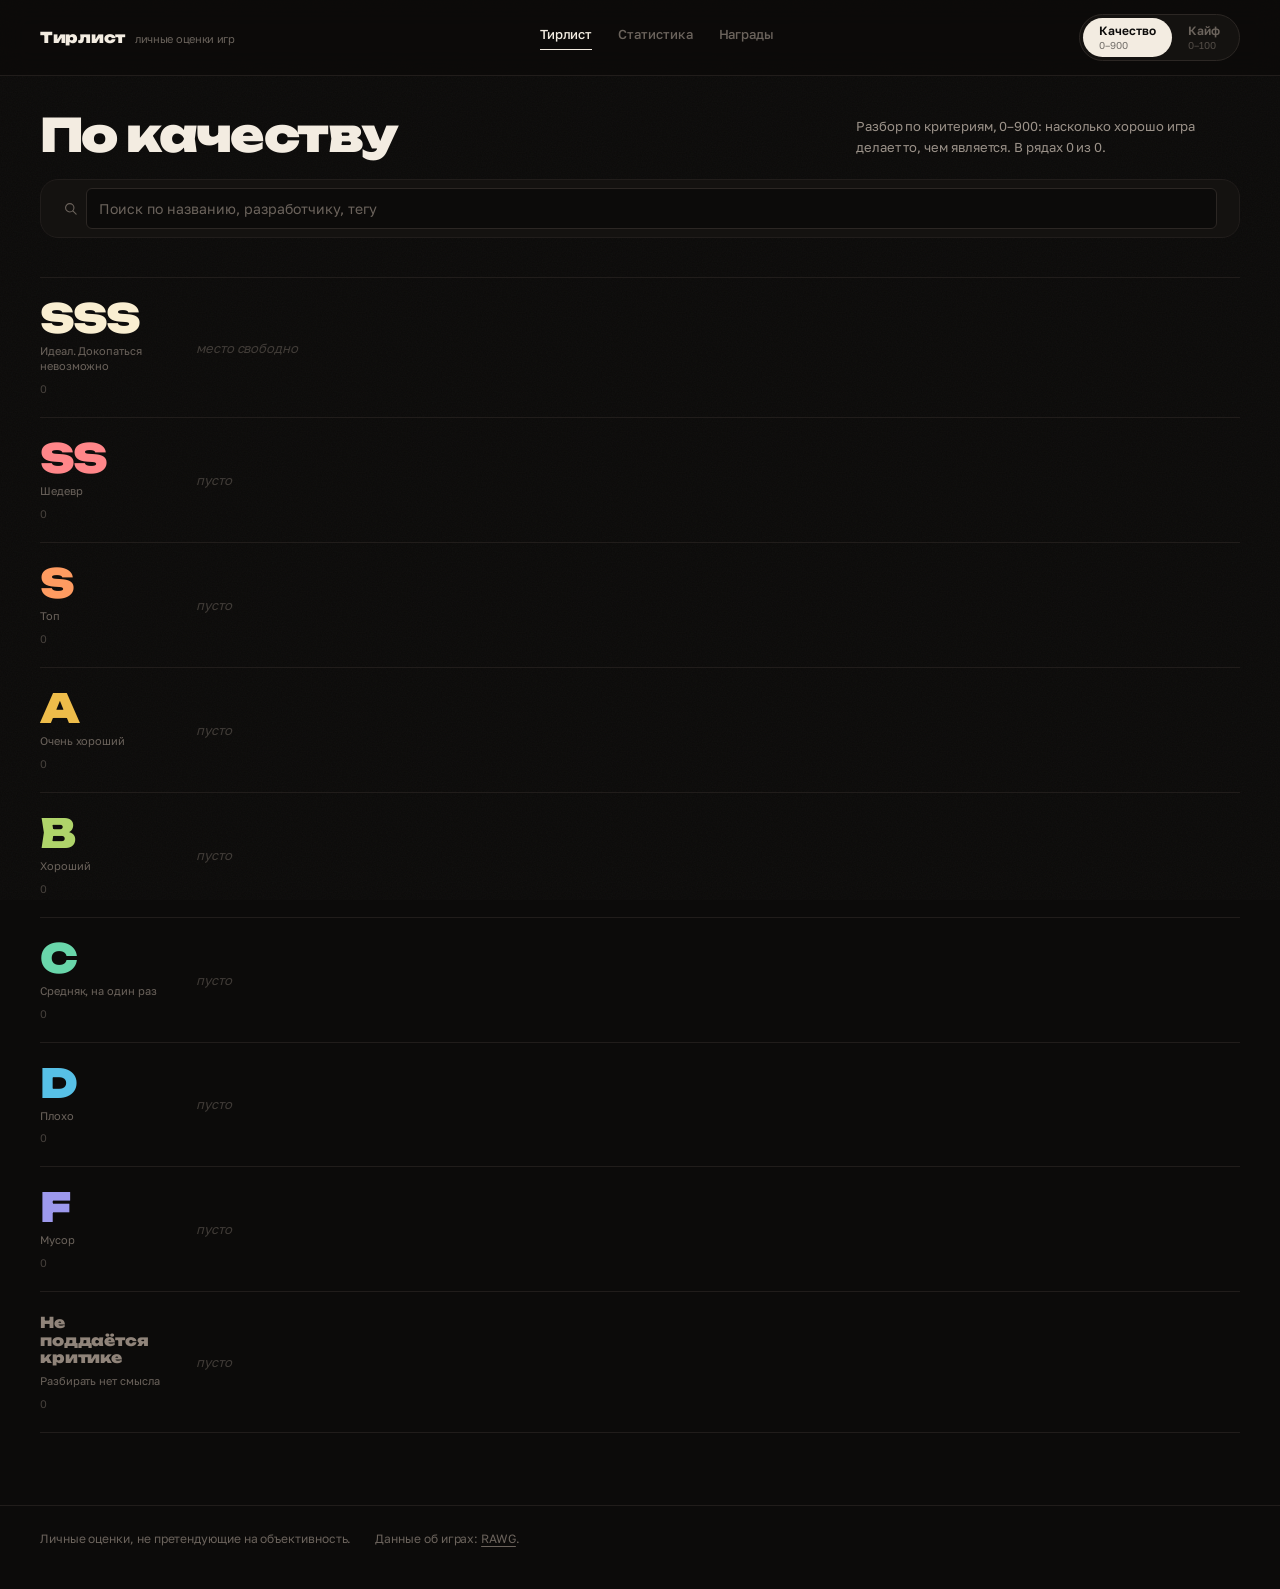
==== index.html @ f70d25a6 "Первая версия сайта с личным тирлистом игр Co-Authored-By: Claude Opus 5.5 <noreply@anthropic.com>" ====
<!doctype html>
<html lang="ru">
<head>
  <meta charset="utf-8">
  <meta name="viewport" content="width=device-width, initial-scale=1">
  <meta name="description" content="Личные оценки игр: тирлист, разбор по критериям и награды.">
  <title>Тирлист игр</title>
  <link rel="icon" href="data:image/svg+xml,%3Csvg xmlns=%27http://www.w3.org/2000/svg%27 viewBox=%270 0 32 32%27%3E%3Crect width=%2732%27 height=%2732%27 rx=%276%27 fill=%27%230c0b0a%27/%3E%3Crect x=%277%27 y=%278%27 width=%2718%27 height=%274%27 rx=%272%27 fill=%27%23fcead0%27/%3E%3Crect x=%277%27 y=%2714%27 width=%2713%27 height=%274%27 rx=%272%27 fill=%27%23d3a354%27/%3E%3Crect x=%277%27 y=%2720%27 width=%278%27 height=%274%27 rx=%272%27 fill=%27%238b6930%27/%3E%3C/svg%3E">
  <link rel="preconnect" href="https://fonts.googleapis.com">
  <link rel="preconnect" href="https://fonts.gstatic.com" crossorigin>
  <link rel="stylesheet" href="https://fonts.googleapis.com/css2?family=Golos+Text:wght@400;500;600;700&family=Unbounded:wght@300;600;900&display=swap">
  <link rel="stylesheet" href="css/style.css">
</head>
<body>
  <header class="topbar">
    <a class="brand" href="index.html">Тирлист<small>личные оценки игр</small></a>
    <nav class="nav">
      <a class="nav__link nav__link--on" href="index.html">Тирлист</a>
      <a class="nav__link" href="stats.html">Статистика</a>
      <a class="nav__link" href="awards.html">Награды</a>
    </nav>
    <div class="axis" id="axis"></div>
  </header>

  <main class="page">
    <div class="page-head">
      <h1 class="page-title" id="title">Тирлист</h1>
      <p class="page-sub" id="intro"></p>
    </div>

    <div class="toolbar" id="toolbar"></div>
    <div class="active" id="active"></div>

    <div class="grid" id="grid"></div>
  </main>

  <footer class="footer">
    <span>Личные оценки, не претендующие на объективность.</span>
    <span>Данные об играх: <a href="https://rawg.io/" target="_blank" rel="noopener">RAWG</a>.</span>
  </footer>

  <script type="module">
    import { loadData, tierlistGames, awaitingReview, unrated } from './js/data.js';
    import { AXES, readState, writeState, applyFilters, renderToolbar, bindDismiss, plural } from './js/filters.js';
    import { renderTierGrid } from './js/render-tier.js';

    const nodes = {
      axis: document.getElementById('axis'),
      toolbar: document.getElementById('toolbar'),
      active: document.getElementById('active'),
      grid: document.getElementById('grid'),
      intro: document.getElementById('intro'),
      title: document.getElementById('title'),
    };

    const { index, games } = await loadData();
    const state = readState();
    bindDismiss(nodes.toolbar);

    function renderAxisSwitch() {
      nodes.axis.innerHTML = '';
      for (const axis of AXES) {
        const button = document.createElement('button');
        button.type = 'button';
        button.className = 'axis__btn' + (state.axis === axis.id ? ' axis__btn--on' : '');
        button.innerHTML = `${axis.label}<small>${axis.hint}</small>`;
        button.addEventListener('click', () => { state.axis = axis.id; render(); });
        nodes.axis.append(button);
      }
    }

    function render() {
      writeState(state);
      renderAxisSwitch();

      const visible = applyFilters(games, state);
      const ranked = tierlistGames(visible, state.axis);

      renderToolbar(nodes.toolbar, nodes.active, games, state, index, render);
      renderTierGrid(nodes.grid, ranked, state.axis, index, {
        awaiting: state.axis === 'quality' ? awaitingReview(visible) : [],
        unrated: unrated(visible),
      });

      nodes.title.textContent = state.axis === 'quality' ? 'По качеству' : 'По кайфу';
      nodes.intro.textContent = state.axis === 'quality'
        ? `Разбор по критериям, 0–900: насколько хорошо игра делает то, чем является. В рядах ${ranked.length} из ${games.length}.`
        : `Чистая субъективка, 0–100: насколько зашло мне. В рядах ${ranked.length} из ${games.length}.`;
    }

    render();
  </script>
</body>
</html>
---- css/style.css ----
/* Hallmark · v2.0.0 · polish · theme: custom (editorial dark, own system) · genre: editorial · built: the project · redesign: polish */
/* Hallmark · pre-emit critique: P4 H3 E4 S3 R4 V3 · weakest: S, tiles of mixed cover ratios; fixed by cropping every cover to a fixed 2:3 box */
/* Hallmark · waive 24b · the spacing is tuned by eye across a dense tool UI; a 4px grid would loosen the filters */
/* Hallmark · dismissed F15 · the 940px width is the reading column of game.html and admin.html, the 1280px one is the grid */
/* Hallmark · answered F7 · form inputs share one recipe on purpose, they are one control family */
/* ===========================================================================
   Тёмная редакционная полка.

   Одно правило держит всю систему: ЦВЕТ ПРИНАДЛЕЖИТ ТОЛЬКО ТИРАМ.
   Интерфейс монохромный — графит и бумага. Поэтому девять цветных рядов
   читаются как шкала, а не как новогодняя гирлянда, и ничто с ними не спорит.
   =========================================================================== */

/* Шрифты подключены <link>-ом в <head> каждой страницы: @import здесь
   выстроил бы цепочку блокирующих загрузок CSS → шрифты. */

:root {
  /* графит */
  --ink:        #0c0b0a;
  --ink-2:      #141210;
  --ink-3:      #1c1917;
  --ink-4:      #262220;
  --line:       #2c2724;
  --line-soft:  #211d1b;

  /* бумага */
  --paper:      #f3ece1;
  --paper-dim:  #9b9289;
  --paper-faint:#6b635c;

  --quick:      #a9c8f0;
  --warn:       #d9a441;
  --ok:         #8fcf84;
  --err:        #ef8f8f;
  --gold:       #ece4cf;
  --gold-line:  #6d6245;
  --paper-soft: #e3dcd2;
  --paper-bright:#fffaf0;
  --shade:      rgba(0,0,0,.55);
  --shade-strong:rgba(0,0,0,.8);

  --display: "Unbounded", "Golos Text", sans-serif;
  --body: "Golos Text", "Segoe UI", sans-serif;

  --tile: 112px;
  --gap: 10px;
  --radius: 4px;
  --page: 1280px;

  --ease: cubic-bezier(.2, .7, .3, 1);
}

* { box-sizing: border-box; }

html { -webkit-text-size-adjust: 100%; overflow-x: clip; }

body {
  margin: 0;
  overflow-x: clip;
  background: var(--ink);
  color: var(--paper);
  font: 400 15px/1.55 var(--body);
  font-feature-settings: "ss01", "cv01";
  letter-spacing: -0.005em;
}

/* Зерно поверх фона: плоская заливка выглядит пластмассово. */
body::before {
  content: "";
  position: fixed;
  inset: 0;
  z-index: 0;
  pointer-events: none;
  opacity: .035;
  background-image: url("data:image/svg+xml,%3Csvg xmlns='http://www.w3.org/2000/svg' width='160' height='160'%3E%3Cfilter id='n'%3E%3CfeTurbulence type='fractalNoise' baseFrequency='.8' numOctaves='3'/%3E%3C/filter%3E%3Crect width='160' height='160' filter='url(%23n)'/%3E%3C/svg%3E");
}

body > * { position: relative; z-index: 1; }

a { color: inherit; text-decoration: none; }

::selection { background: var(--paper); color: var(--ink); }

:focus-visible { outline: 2px solid var(--paper); outline-offset: 2px; }

.ic { width: 1em; height: 1em; display: block; flex: none; }

/* ---------------------------------------------------------------- шапка --- */

.topbar {
  position: sticky;
  top: 0;
  z-index: 40;
  display: flex;
  flex-wrap: wrap;
  gap: 18px;
  align-items: center;
  justify-content: space-between;
  padding: 14px clamp(16px, 4vw, 40px);
  border-bottom: 1px solid var(--line-soft);
  background: color-mix(in srgb, var(--ink) 86%, transparent);
  backdrop-filter: blur(14px) saturate(130%);
}

.brand {
  display: flex;
  align-items: baseline;
  gap: 10px;
  font-family: var(--display);
  font-weight: 900;
  font-size: 15px;
  letter-spacing: -0.02em;
}

.brand small {
  font-family: var(--body);
  font-weight: 400;
  font-size: 11px;
  color: var(--paper-faint);
}

.nav { display: flex; gap: 2px; }

.nav__link {
  padding: 7px 12px;
  border-radius: var(--radius);
  color: var(--paper-faint);
  font-size: 13px;
  font-weight: 500;
  transition: color .18s var(--ease), background .18s var(--ease);
}

.nav__link:hover { color: var(--paper); background: var(--ink-3); }
.nav__link--on { color: var(--paper); }
.nav__link--on::after {
  content: "";
  display: block;
  height: 1px;
  margin-top: 5px;
  background: var(--paper);
}

/* сегментный переключатель осей */

.axis {
  display: inline-flex;
  padding: 3px;
  border: 1px solid var(--line);
  border-radius: 999px;
  background: var(--ink-2);
}

.axis__btn {
  display: flex;
  flex-direction: column;
  gap: 0;
  padding: 5px 16px;
  border: 0;
  border-radius: 999px;
  background: transparent;
  color: var(--paper-faint);
  font: inherit;
  font-size: 12px;
  font-weight: 600;
  line-height: 1.3;
  cursor: pointer;
  white-space: nowrap;
  transition: color .18s var(--ease), background .18s var(--ease);
}

.axis__btn small { font-weight: 400; font-size: 10px; opacity: .7; }
.axis__btn:hover { color: var(--paper); }
.axis__btn--on { background: var(--paper); color: var(--ink); }
.axis__btn--on small { opacity: .55; }

/* ---------------------------------------------------------------- страница */

.page {
  max-width: var(--page);
  margin: 0 auto;
  padding: clamp(20px, 3vw, 36px) clamp(16px, 4vw, 40px) 72px;
}

.page--narrow { max-width: 940px; }

.page-head {
  display: flex;
  flex-wrap: wrap;
  align-items: flex-end;
  justify-content: space-between;
  gap: 16px;
  margin-bottom: 22px;
}

.page-title {
  margin: 0;
  font-family: var(--display);
  font-weight: 900;
  font-size: clamp(30px, 5vw, 46px);
  line-height: .98;
  letter-spacing: -0.035em;
}

.page-sub {
  margin: 0;
  max-width: 48ch;
  color: var(--paper-dim);
  font-size: 13px;
}

.note { margin: 0; color: var(--paper-dim); font-size: 13px; }
.note--tiny { font-size: 12px; color: var(--paper-faint); }

/* ------------------------------------------------------------- панель фильтров */

/* Скруглять в пилюлю нельзя: при переносе на вторую строку пилюля
   превращается в бесформенное пятно. 18px держат форму на любой ширине. */
.toolbar {
  display: flex;
  flex-wrap: wrap;
  gap: 8px;
  align-items: center;
  padding: 8px;
  border: 1px solid var(--line-soft);
  border-radius: 18px;
  background: var(--ink-2);
}

.search {
  display: flex;
  align-items: center;
  gap: 8px;
  flex: 1 1 220px;
  min-width: 180px;
  padding: 0 14px;
  color: var(--paper-faint);
}

.search input {
  flex: 1;
  min-width: 0;
  padding: 6px 0;
  border: 0;
  background: transparent;
  color: var(--paper);
  font: inherit;
  font-size: 14px;
}

.search input::placeholder { color: var(--paper-faint); }
.search input:focus { outline: none; }

.facet { position: relative; }

.facet__btn {
  display: inline-flex;
  align-items: center;
  gap: 7px;
  padding: 7px 13px;
  border: 1px solid var(--line);
  border-radius: 999px;
  background: transparent;
  color: var(--paper-dim);
  font: inherit;
  font-size: 13px;
  font-weight: 500;
  cursor: pointer;
  white-space: nowrap;
  transition: border-color .18s var(--ease), color .18s var(--ease);
}

.facet__btn:hover { border-color: var(--paper-faint); color: var(--paper); }
.facet__btn .ic { font-size: 14px; transition: transform .2s var(--ease); }
.facet[open] .facet__btn { border-color: var(--paper); color: var(--paper); }
.facet[open] .facet__btn .ic { transform: rotate(180deg); }

.facet__btn::-webkit-details-marker { display: none; }
.facet__btn { list-style: none; }

.facet__tally {
  min-width: 18px;
  padding: 0 5px;
  border-radius: 999px;
  background: var(--paper);
  color: var(--ink);
  font-size: 11px;
  font-weight: 700;
  text-align: center;
}

.facet__menu {
  position: absolute;
  z-index: 30;
  top: calc(100% + 8px);
  left: 0;
  width: max-content;
  max-width: min(420px, 82vw);
  max-height: 340px;
  overflow: auto;
  display: flex;
  flex-wrap: wrap;
  gap: 6px;
  padding: 12px;
  border: 1px solid var(--line);
  border-radius: 14px;
  background: var(--ink-3);
  box-shadow: 0 22px 50px -18px var(--shade);
  animation: pop .16s var(--ease);
}

@keyframes pop {
  from { opacity: 0; transform: translateY(-6px); }
}

.facet__group { width: 100%; }
.facet__group + .facet__group { margin-top: 10px; padding-top: 10px; border-top: 1px solid var(--line-soft); }

.facet__group-title {
  display: block;
  margin-bottom: 7px;
  color: var(--paper-faint);
  font-size: 10px;
  font-weight: 600;
}

.chip {
  display: inline-flex;
  align-items: center;
  gap: 7px;
  padding: 5px 11px;
  border: 1px solid var(--line);
  border-radius: 999px;
  background: var(--ink-2);
  color: var(--paper-dim);
  font: inherit;
  font-size: 13px;
  cursor: pointer;
  transition: border-color .15s var(--ease), color .15s var(--ease), background .15s var(--ease);
}

.chip:hover { border-color: var(--paper-faint); color: var(--paper); }
.chip--on { background: var(--paper); border-color: var(--paper); color: var(--ink); font-weight: 600; }
.chip__count { font-size: 11px; opacity: .55; font-variant-numeric: tabular-nums; }

.active {
  display: flex;
  flex-wrap: wrap;
  gap: 6px;
  align-items: center;
  margin-top: 12px;
  min-height: 1px;
}

.active__label {
  color: var(--paper-faint);
  font-size: 11px;
}

.pill {
  display: inline-flex;
  align-items: center;
  gap: 6px;
  padding: 4px 6px 4px 11px;
  border-radius: 999px;
  background: var(--paper);
  color: var(--ink);
  font-size: 12px;
  font-weight: 600;
  border: 0;
  font-family: inherit;
  cursor: pointer;
}

.pill .ic { font-size: 13px; opacity: .55; }
.pill:hover .ic { opacity: 1; }

.link-reset {
  border: 0;
  background: none;
  color: var(--paper-faint);
  font: inherit;
  font-size: 12px;
  text-decoration: underline;
  text-underline-offset: 3px;
  cursor: pointer;
}

.link-reset:hover { color: var(--paper); }

/* ------------------------------------------------------------------ тиры --- */

.grid { margin-top: 26px; }

.row {
  --tier: var(--line);
  display: grid;
  grid-template-columns: 124px 1fr;
  gap: clamp(14px, 3vw, 32px);
  padding: 20px 0;
  border-top: 1px solid var(--line-soft);
  transition: background .25s var(--ease);
}

.row:last-child { border-bottom: 1px solid var(--line-soft); }
.row:hover { background: linear-gradient(90deg, color-mix(in srgb, var(--tier) 7%, transparent), transparent 42%); }

.row__head { padding-top: 2px; }

.row__label {
  display: block;
  font-family: var(--display);
  font-weight: 900;
  font-size: clamp(26px, 3.4vw, 40px);
  line-height: .9;
  letter-spacing: -0.045em;
  color: var(--tier);
}

.row__label--word {
  font-size: 15px;
  line-height: 1.15;
  letter-spacing: -0.01em;
}

.row__desc {
  display: block;
  margin-top: 8px;
  color: var(--paper-faint);
  font-size: 11px;
  line-height: 1.35;
}

.row__count {
  display: block;
  margin-top: 6px;
  color: var(--paper-faint);
  font-size: 11px;
  font-variant-numeric: tabular-nums;
  opacity: .6;
}

.row__body {
  display: flex;
  flex-wrap: wrap;
  gap: var(--gap);
  align-items: flex-start;
  min-height: 48px;
}

.row__empty {
  align-self: center;
  color: var(--paper-faint);
  font-size: 13px;
  font-style: italic;
  opacity: .55;
}

.row--aside { --tier: var(--paper-faint); margin-top: 40px; }
.row--aside .row__label { font-family: var(--body); font-size: 16px; font-weight: 700; letter-spacing: -0.01em; }

/* ---------------------------------------------------------------- плитка --- */

.tile {
  position: relative;
  display: block;
  width: var(--tile);
  border-radius: var(--radius);
  transition: transform .22s var(--ease);
}

.tile:hover { transform: translateY(-4px); z-index: 5; }

.tile__art {
  position: relative;
  display: flex;
  align-items: center;
  justify-content: center;
  width: var(--tile);
  height: calc(var(--tile) * 1.5);
  border-radius: var(--radius);
  background: var(--ink-3);
  box-shadow: inset 0 0 0 1px var(--line);
  overflow: hidden;
}

.tile:hover .tile__art { box-shadow: inset 0 0 0 1px var(--paper-faint), 0 14px 28px -12px var(--shade); }

.tile__cover { width: 100%; height: 100%; object-fit: cover; }

/* Вертикальные отступы держат название в стороне от наград сверху
   и от балла снизу — иначе на плитке без обложки всё налезает друг на друга. */
.tile__fallback {
  padding: 26px 9px 24px;
  text-align: center;
  font-size: 12px;
  font-weight: 600;
  line-height: 1.25;
  color: var(--paper-dim);
  overflow: hidden;
  display: -webkit-box;
  -webkit-line-clamp: 4;
  -webkit-box-orient: vertical;
}

.tile__value {
  position: absolute;
  left: 0;
  right: 0;
  bottom: 0;
  padding: 16px 8px 5px;
  background: linear-gradient(transparent, var(--shade) 55%);
  font-family: var(--display);
  font-weight: 600;
  font-size: 13px;
  font-variant-numeric: tabular-nums;
  text-align: right;
  letter-spacing: -0.02em;
}

.tile__badges {
  position: absolute;
  left: 6px;
  top: 6px;
  display: flex;
  flex-direction: column;
  gap: 4px;
  font-size: 13px;
  filter: drop-shadow(0 1px 3px var(--shade));
}

.tile__badge { display: flex; padding: 3px; border-radius: 50%; background: var(--shade-strong); color: var(--paper-bright); }
.tile__badge--uniq { color: var(--ink); background: var(--gold); }
.tile__badge--neg { color: var(--paper-bright); background: var(--shade-strong); box-shadow: inset 0 0 0 1px var(--paper-dim); }

.tile__bolt {
  position: absolute;
  right: 6px;
  top: 6px;
  display: flex;
  align-items: center;
  justify-content: center;
  width: 19px;
  height: 19px;
  border-radius: 50%;
  background: var(--quick);
  color: var(--ink);
  font-size: 12px;
}

.tile--quick .tile__art { box-shadow: inset 0 0 0 2px var(--quick); }
.tile--quick:hover .tile__art { box-shadow: inset 0 0 0 2px var(--quick), 0 14px 28px -12px var(--shade); }

.tile__title {
  display: block;
  margin-top: 7px;
  font-size: 12px;
  line-height: 1.3;
  color: var(--paper-dim);
  overflow: hidden;
  display: -webkit-box;
  -webkit-line-clamp: 2;
  -webkit-box-orient: vertical;
}

/* --------------------------------------------------------- карточка игры --- */

.card { display: flex; flex-direction: column; gap: 26px; }

.card__head {
  display: grid;
  grid-template-columns: 200px 1fr;
  gap: clamp(20px, 4vw, 38px);
  align-items: start;
}

.card__art {
  display: flex;
  align-items: center;
  justify-content: center;
  aspect-ratio: 2 / 3;
  border-radius: 6px;
  background: var(--ink-3);
  box-shadow: inset 0 0 0 1px var(--line), 0 24px 50px -24px var(--shade);
  overflow: hidden;
}

.card__art img { width: 100%; height: 100%; object-fit: cover; }
.card__noart { padding: 14px; text-align: center; font-weight: 600; color: var(--paper-dim); }

.card__intro { display: flex; flex-direction: column; gap: 14px; min-width: 0; }

.card__title, .page-title, .row__label { text-wrap: balance; }
.card__title {
  margin: 0;
  font-family: var(--display);
  font-weight: 900;
  font-size: clamp(28px, 4.4vw, 48px);
  line-height: .96;
  letter-spacing: -0.04em;
}

.card__meta {
  display: flex;
  flex-wrap: wrap;
  gap: 4px 0;
  color: var(--paper-faint);
  font-size: 12px;
}

.card__meta span + span::before { content: "·"; margin: 0 9px; opacity: .5; }

.verdict {
  margin: 0;
  max-width: 44ch;
  font-size: clamp(17px, 2.2vw, 21px);
  font-style: italic;
  line-height: 1.4;
  color: var(--paper);
}

.rec {
  --tier: var(--line);
  align-self: flex-start;
  margin: 0;
  padding: 5px 14px;
  border: 1px solid var(--tier);
  border-radius: 999px;
  color: var(--tier);
  font-size: 12px;
  font-weight: 600;
}

.awards { display: flex; flex-wrap: wrap; gap: 7px; }

.award {
  display: inline-flex;
  align-items: center;
  gap: 7px;
  padding: 5px 12px;
  border: 1px solid var(--line);
  border-radius: 999px;
  background: var(--ink-2);
  color: var(--paper-dim);
  font-size: 12px;
}

.award .ic { font-size: 13px; }
.award--uniq { border-color: var(--gold-line); color: var(--gold); }
.award--neg { border-style: dashed; color: var(--paper-dim); }

.tags { display: flex; flex-wrap: wrap; gap: 6px; }

.banner {
  margin: 0;
  padding: 11px 16px;
  border-left: 2px solid var(--line);
  color: var(--paper-dim);
  font-size: 13px;
}

.banner--quick { border-color: var(--quick); color: var(--quick); }
.banner--warn { border-color: var(--warn); color: var(--warn); }

.scores { display: grid; grid-template-columns: repeat(auto-fit, minmax(210px, 1fr)); gap: 1px; background: var(--line-soft); border-block: 1px solid var(--line-soft); }

.score {
  --tier: var(--line);
  display: flex;
  flex-direction: column;
  gap: 3px;
  padding: 20px 22px;
  background: var(--ink);
}

.score__label {
  color: var(--paper-faint);
  font-size: 10px;
  font-weight: 600;
}

.score__value {
  font-family: var(--display);
  font-weight: 900;
  font-size: 46px;
  line-height: 1;
  letter-spacing: -0.05em;
  font-variant-numeric: tabular-nums;
  color: var(--tier);
}

.score__value small { font-family: var(--body); font-size: 15px; font-weight: 400; color: var(--paper-faint); letter-spacing: 0; }
.score__tier { font-size: 13px; font-weight: 600; color: var(--tier); }
.score__none { font-size: 17px; font-style: italic; color: var(--paper-faint); }

.section-title {
  margin: 0 0 14px;
  font-family: var(--display);
  font-weight: 600;
  font-size: 13px;
  color: var(--paper-faint);
}

.breakdown { width: 100%; border-collapse: collapse; font-size: 13px; }
.breakdown th, .breakdown td { padding: 10px 12px; border-bottom: 1px solid var(--line-soft); text-align: left; }
.breakdown thead th { padding-bottom: 7px; color: var(--paper-faint); font-weight: 500; font-size: 10px; }
.breakdown tbody th { font-weight: 500; }
.breakdown .num { text-align: right; white-space: nowrap; font-variant-numeric: tabular-nums; }
.breakdown .num small { color: var(--paper-faint); font-size: 11px; }
.breakdown .strong { font-family: var(--display); font-weight: 600; letter-spacing: -0.02em; }
.breakdown tr.off td { color: var(--paper-faint); font-style: italic; }
.breakdown tfoot th, .breakdown tfoot td { border-bottom: 0; padding-top: 14px; font-size: 16px; }

.breakdown .bar { width: 38%; }
.breakdown .bar span { display: block; height: 4px; border-radius: 2px; background: var(--paper-dim); }

.crit-groups { display: grid; grid-template-columns: repeat(auto-fit, minmax(250px, 1fr)); gap: 1px; background: var(--line-soft); border: 1px solid var(--line-soft); }
.crit-group { padding: 16px 18px; background: var(--ink); }
.crit-group h3 { margin: 0 0 10px; font-size: 10px; font-weight: 600; color: var(--paper-faint); }
.crit-group ul { margin: 0; padding: 0; list-style: none; display: flex; flex-direction: column; gap: 7px; }

.crit-item { display: grid; grid-template-columns: 1fr 56px 18px; gap: 10px; align-items: center; font-size: 13px; }
.crit-item__bar { height: 3px; border-radius: 2px; background: var(--ink-4); overflow: hidden; }
.crit-item__bar span { display: block; height: 100%; background: var(--paper-dim); }
.crit-item b { text-align: right; font-variant-numeric: tabular-nums; font-weight: 600; }
.crit-item--na { opacity: .38; grid-template-columns: 1fr auto; }
.crit-item--na em { font-size: 11px; font-style: normal; }

.review { max-width: 68ch; font-size: 16px; line-height: 1.7; color: var(--paper-soft); }
.review > :first-child { margin-top: 0; }
.review h2, .review h3, .review h4 {
  margin: 34px 0 10px;
  font-family: var(--display);
  font-weight: 600;
  letter-spacing: -0.02em;
  color: var(--paper);
}
.review h2 { font-size: 23px; }
.review h3 { font-size: 19px; }
.review h4 { font-size: 16px; }
.review p { margin: 0 0 16px; }
.review ul, .review ol { margin: 0 0 16px; padding-left: 20px; }
.review li { margin-bottom: 6px; }
.review blockquote {
  margin: 20px 0;
  padding: 2px 0 2px 20px;
  border-left: 2px solid var(--line);
  color: var(--paper-dim);
  font-style: italic;
}
.review blockquote p:last-child { margin-bottom: 0; }
.review hr { margin: 28px 0; border: 0; border-top: 1px solid var(--line-soft); }
.review code { padding: 2px 6px; border-radius: 3px; background: var(--ink-3); font-size: 14px; }
.review pre { padding: 14px 16px; border-radius: 6px; background: var(--ink-2); overflow: auto; }
.review pre code { padding: 0; background: none; }
.review a { text-decoration: underline; text-underline-offset: 3px; text-decoration-color: var(--paper-faint); }
.review a:hover { text-decoration-color: var(--paper); }

/* ------------------------------------------------------------- награды --- */

.awards-section { margin-bottom: 46px; }
.awards-section__intro { max-width: 60ch; margin-bottom: 14px; }

/* ----------------------------------------------------------- статистика --- */

.stat { margin-bottom: 52px; }
.stat__head { max-width: 68ch; margin-bottom: 16px; }
.stat h2 {
  margin: 0 0 8px;
  font-family: var(--display);
  font-weight: 600;
  font-size: 20px;
  letter-spacing: -0.02em;
}

.chart { width: 100%; height: auto; display: block; }
.chart text { font-family: var(--body); }
.chart .grid { stroke: var(--line-soft); }
.chart .axis-line { stroke: var(--line); }
.chart .tick { fill: var(--paper-faint); font-size: 11px; }
.chart .tick--strong { fill: var(--paper-dim); font-weight: 600; }
.chart .dot { transition: r .15s var(--ease); }
.chart a:hover .dot { stroke: var(--paper); stroke-width: 2; }
.chart .band { fill: var(--ink-2); }

.figure {
  padding: 18px;
  border: 1px solid var(--line-soft);
  border-radius: 10px;
  background: var(--ink-2);
}

/* 2px зазор цветом подложки между соседними заливками — иначе ряды слипаются. */
.chart-wrap { position: relative; }

.tip[hidden] { display: none; }

.tip {
  position: absolute;
  z-index: 5;
  transform: translate(14px, -50%);
  display: flex;
  flex-direction: column;
  gap: 2px;
  padding: 8px 12px;
  border: 1px solid var(--line);
  border-radius: 8px;
  background: var(--ink-3);
  box-shadow: 0 14px 30px -14px var(--shade);
  font-size: 12px;
  pointer-events: none;
  white-space: nowrap;
}

.tip b { font-size: 13px; }
.tip span { color: var(--paper-dim); }

.hbars { display: flex; flex-direction: column; gap: 2px; }
.hbar { display: grid; grid-template-columns: 196px 1fr 44px; gap: 14px; align-items: center; font-size: 13px; }
.hbar__label { color: var(--paper-dim); white-space: nowrap; overflow: hidden; text-overflow: ellipsis; }
.hbar__track { height: 20px; background: var(--ink-3); border-radius: 3px; overflow: hidden; }
/* Скругление только на свободном конце: основание прибито к базовой линии. */
.hbar__track span { display: block; height: 100%; border-radius: 0 4px 4px 0; }
.hbar__count { text-align: right; font-variant-numeric: tabular-nums; color: var(--paper-dim); }

.kpis { display: grid; grid-template-columns: repeat(auto-fit, minmax(170px, 1fr)); gap: 1px; background: var(--line-soft); border-block: 1px solid var(--line-soft); margin-bottom: 26px; }
.kpi { display: flex; flex-direction: column; gap: 4px; padding: 18px 20px; background: var(--ink); }
.kpi__value { font-family: var(--display); font-weight: 900; font-size: 32px; line-height: 1; letter-spacing: -0.04em; font-variant-numeric: tabular-nums; }
.kpi__label { color: var(--paper-faint); font-size: 10px; font-weight: 600; }
.kpi__note { color: var(--paper-dim); font-size: 12px; }

.awaiting { display: flex; flex-wrap: wrap; gap: 6px; }

/* ----------------------------------------------------------------- подвал */

.footer {
  max-width: var(--page);
  margin: 0 auto;
  padding: 24px clamp(16px, 4vw, 40px) 40px;
  border-top: 1px solid var(--line-soft);
  display: flex;
  flex-wrap: wrap;
  gap: 8px 24px;
  color: var(--paper-faint);
  font-size: 12px;
}

.footer a { text-decoration: underline; text-underline-offset: 3px; }

/* ------------------------------------------------------------------ формы */

.panel { margin-bottom: 18px; border: 1px solid var(--line-soft); border-radius: 10px; background: var(--ink-2); overflow: hidden; }

.panel__title {
  margin: 0;
  padding: 14px 18px;
  font-family: var(--display);
  font-weight: 600;
  font-size: 12px;
  color: var(--paper-dim);
  border-bottom: 1px solid var(--line-soft);
}

details.panel > summary.panel__title { cursor: pointer; list-style: none; }
details.panel > summary.panel__title::-webkit-details-marker { display: none; }
details.panel > summary.panel__title::after { content: " ▾"; opacity: .5; }

.card__art, .panel, .crit-block { color: var(--paper); }
.panel__body { padding: 18px; display: flex; flex-direction: column; gap: 16px; }

.grid-form { display: grid; grid-template-columns: repeat(auto-fit, minmax(210px, 1fr)); gap: 14px; }

label { display: flex; flex-direction: column; gap: 6px; font-size: 11px; font-weight: 500; color: var(--paper-faint); }
label.wide { grid-column: 1 / -1; }

input[type="text"], input[type="number"], input[type="search"], input[type="password"], textarea, .select {
  padding: 9px 12px;
  border: 1px solid var(--line);
  border-radius: 6px;
  background: var(--ink);
  color: var(--paper);
  font: inherit;
  font-size: 14px;
  letter-spacing: 0;
  text-transform: none;
}

textarea { resize: vertical; font-size: 14px; line-height: 1.6; }
input:focus, textarea:focus, .select:focus { outline: none; border-color: var(--paper-faint); }

input[type="range"] { accent-color: var(--paper); }

.btn {
  display: inline-flex;
  align-items: center;
  gap: 8px;
  padding: 9px 16px;
  border: 1px solid var(--line);
  border-radius: 999px;
  background: transparent;
  color: var(--paper-dim);
  font: inherit;
  font-size: 13px;
  font-weight: 500;
  cursor: pointer;
  transition: border-color .18s var(--ease), color .18s var(--ease), background .18s var(--ease);
}

.btn:hover { border-color: var(--paper-faint); color: var(--paper); }
.btn--primary { background: var(--paper); border-color: var(--paper); color: var(--ink); font-weight: 600; }
.btn--primary:hover { background: var(--paper-bright); color: var(--ink); }
.btn--tiny { padding: 3px 9px; font-size: 11px; }
.btn--on { background: var(--paper); border-color: var(--paper); color: var(--ink); }

.row-actions { display: flex; flex-wrap: wrap; gap: 10px; align-items: center; }

.status { font-size: 12px; color: var(--paper-dim); }
.status--ok { color: var(--ok); }
.status--err { color: var(--err); }
.bad { color: var(--warn); }

.searchbar { display: flex; flex-wrap: wrap; gap: 8px; }
.searchbar input[type="search"] { flex: 1 1 260px; }

.results { display: flex; flex-wrap: wrap; gap: 10px; }

.result {
  width: 158px;
  display: flex;
  flex-direction: column;
  gap: 6px;
  padding: 8px;
  border: 1px solid var(--line);
  border-radius: 8px;
  background: var(--ink);
  color: var(--paper);
  font: inherit;
  text-align: left;
  cursor: pointer;
  transition: border-color .18s var(--ease), transform .18s var(--ease);
}

.result:hover { border-color: var(--paper-faint); transform: translateY(-2px); }
.result img, .result__noart { width: 100%; height: 82px; object-fit: cover; border-radius: 5px; background: var(--ink-3); }
.result__title { font-size: 13px; font-weight: 600; line-height: 1.25; }
.result__meta { font-size: 11px; color: var(--paper-faint); }

.block { border: 1px solid var(--line); border-radius: 8px; padding: 14px 16px; margin: 0; }
.block legend { padding: 0 8px; font-size: 11px; color: var(--paper-faint); }
.block--accent { border-color: var(--paper-faint); }

.chips { display: flex; flex-wrap: wrap; gap: 6px; }
.chip--neg { border-style: dashed; }

.budget { width: 100%; margin-top: 12px; border-collapse: collapse; font-size: 12px; }
.budget th { text-align: left; color: var(--paper-faint); font-weight: 500; padding-right: 12px; }
.budget td { padding: 5px 9px; text-align: center; border-left: 1px solid var(--line-soft); }
.budget td b { display: block; font-family: var(--display); font-size: 15px; font-weight: 600; }
.budget td span { color: var(--paper-faint); font-size: 10px; }

.fun { display: flex; align-items: center; gap: 14px; margin-bottom: 12px; }
.fun input[type="range"] { flex: 1; }
.fun output { min-width: 42px; font-family: var(--display); font-weight: 900; font-size: 26px; letter-spacing: -0.04em; font-variant-numeric: tabular-nums; }

.tier-badge {
  --tier: var(--line);
  padding: 4px 12px;
  border: 1px solid var(--tier);
  border-radius: 999px;
  color: var(--tier);
  font-size: 12px;
  font-weight: 600;
  white-space: nowrap;
}

.cover { display: flex; gap: 16px; align-items: flex-start; flex-wrap: wrap; }
.cover img { width: 124px; height: 124px; object-fit: cover; border-radius: 6px; border: 1px solid var(--line); }
.cover__actions { display: flex; flex-direction: column; gap: 8px; }

.depth { display: flex; flex-direction: column; gap: 8px; align-items: flex-start; }

.crit-block { border: 1px solid var(--line); border-radius: 8px; margin-bottom: 8px; background: var(--ink); overflow: hidden; }

.crit-block > summary {
  display: flex;
  justify-content: space-between;
  gap: 12px;
  padding: 12px 16px;
  cursor: pointer;
  font-weight: 600;
  font-size: 14px;
  list-style: none;
}

.crit-block > summary::-webkit-details-marker { display: none; }
.crit-block[open] > summary { border-bottom: 1px solid var(--line-soft); }
.crit-block__state { font-weight: 400; font-size: 12px; color: var(--paper-faint); }
.crit-block__state--todo { color: var(--warn); }

.crit { display: grid; grid-template-columns: 200px 1fr 190px auto; gap: 12px; align-items: center; padding: 9px 16px; }
.crit + .crit { border-top: 1px solid var(--line-soft); }
.crit__name { font-size: 13px; }
.crit__out { font-size: 12px; color: var(--paper-faint); }
.crit__hint { grid-column: 1 / -1; margin: 0; font-size: 11px; color: var(--paper-faint); opacity: .65; }
.crit--untouched { background: color-mix(in srgb, var(--warn) 7%, transparent); }
.crit--untouched .crit__name::after { content: " •"; color: var(--warn); }
.crit--na { opacity: .45; }

.summary {
  padding: 18px;
  border-top: 1px solid var(--line-soft);
  background: var(--ink-3);
  font-size: 13px;
  line-height: 1.8;
}

.summary .big { font-family: var(--display); font-weight: 900; font-size: 30px; letter-spacing: -0.04em; }

kbd { padding: 2px 6px; border: 1px solid var(--line); border-radius: 4px; background: var(--ink-3); font-size: 11px; font-family: var(--body); }

/* ------------------------------------------------------------- адаптив --- */

@media (max-width: 860px) {
  :root { --tile: 92px; }
  .card__head { grid-template-columns: 140px 1fr; }
  .crit { grid-template-columns: 1fr; gap: 6px; }
  .crit__out { order: 3; }
}

@media (max-width: 620px) {
  :root { --tile: 78px; --gap: 8px; }
  .row { grid-template-columns: 76px 1fr; gap: 12px; padding: 14px 0; }
  .row__label { font-size: 24px; }
  .row__desc { display: none; }
  .topbar { gap: 10px; padding: 10px 14px; }
  .brand small { display: none; }
  .hbar { grid-template-columns: 120px 1fr 36px; gap: 8px; font-size: 12px; }
  .scores { grid-template-columns: 1fr; }
}

@media (prefers-reduced-motion: reduce) {
  * { animation-duration: .01ms !important; transition-duration: .01ms !important; }
}

/* states: pressed and disabled */
.btn:active, .chip:active, .pill:active, .axis__btn:active, .facet__btn:active { transform: translateY(1px); }
.btn:disabled, .chip:disabled, .axis__btn:disabled { opacity: .4; cursor: not-allowed; }
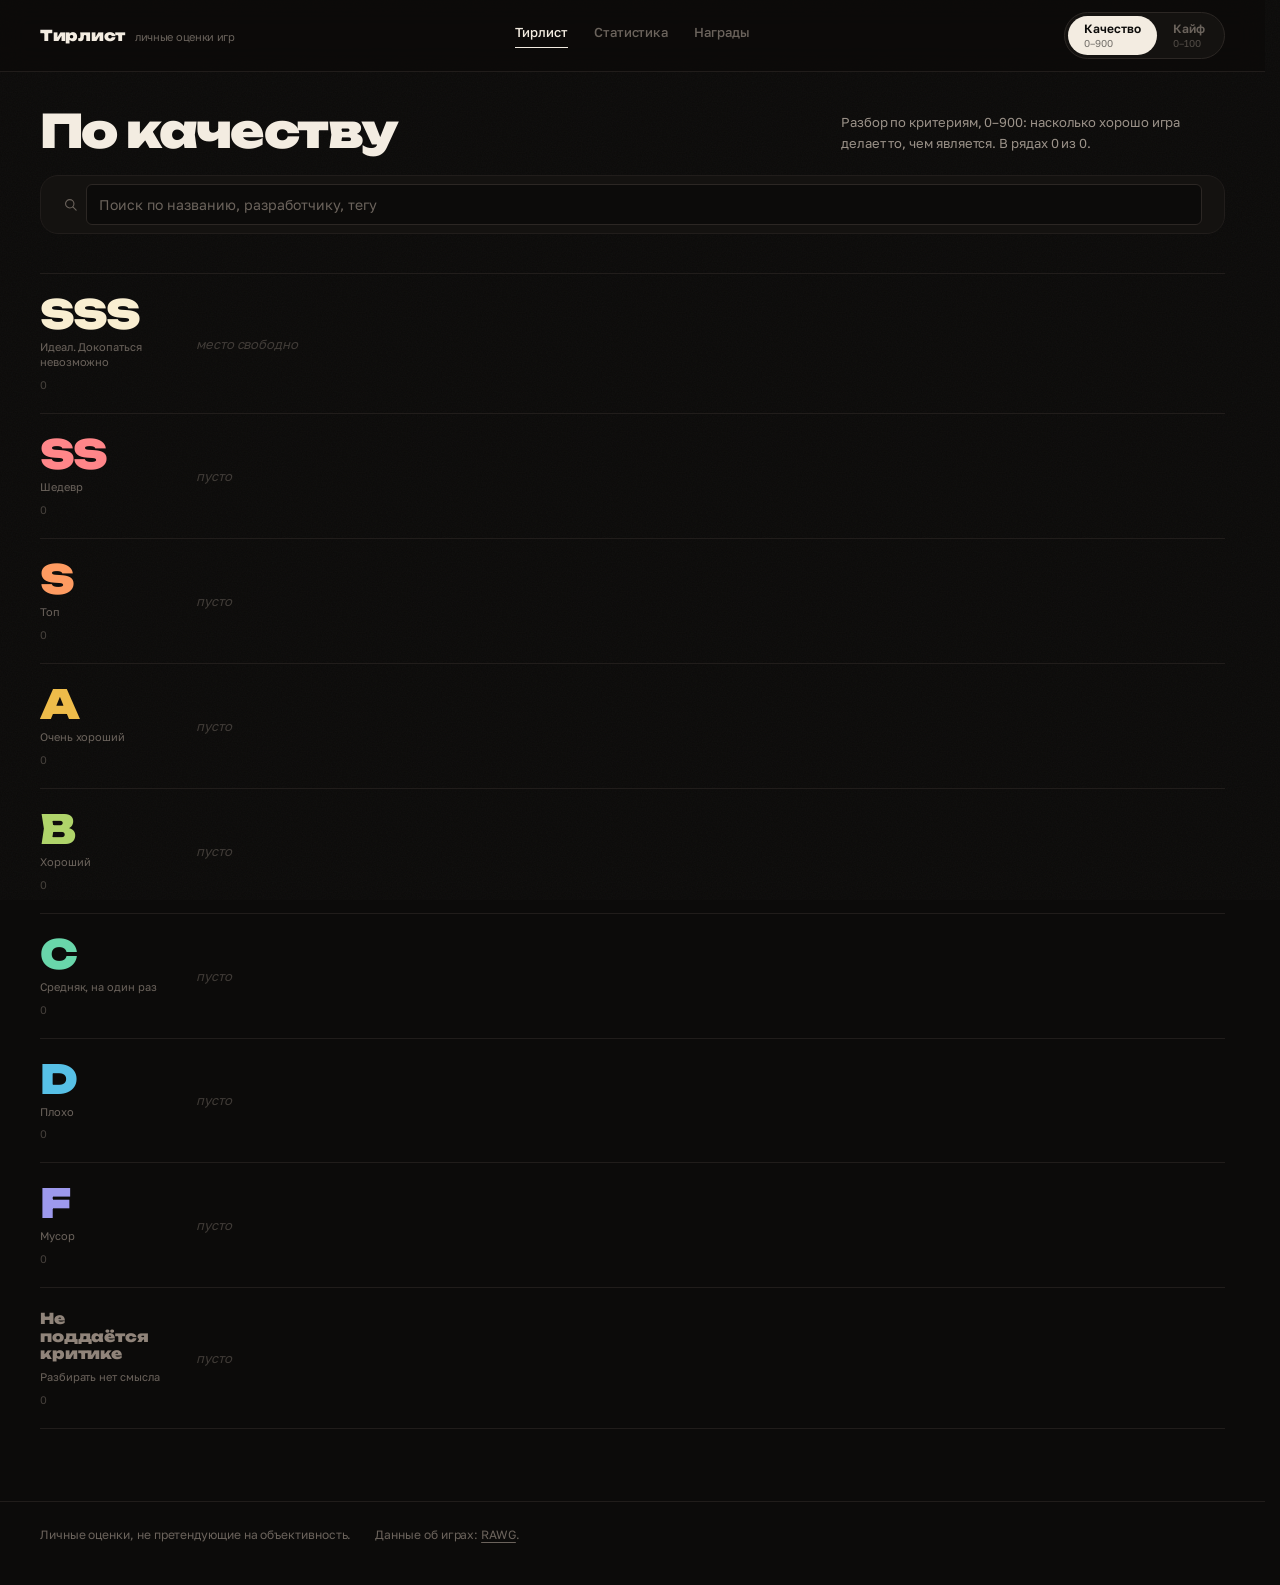
==== commit a0602af4: "Адреса без .html и шапка, которая не прыгает между страницами" ====
--- a/index.html
+++ b/index.html
@@ -5,22 +5,14 @@
   <meta name="viewport" content="width=device-width, initial-scale=1">
   <meta name="description" content="Личные оценки игр: тирлист, разбор по критериям и награды.">
   <title>Тирлист игр</title>
-  <link rel="icon" href="data:image/svg+xml,%3Csvg xmlns=%27http://www.w3.org/2000/svg%27 viewBox=%270 0 32 32%27%3E%3Crect width=%2732%27 height=%2732%27 rx=%276%27 fill=%27%230c0b0a%27/%3E%3Crect x=%277%27 y=%278%27 width=%2718%27 height=%274%27 rx=%272%27 fill=%27%23fcead0%27/%3E%3Crect x=%277%27 y=%2714%27 width=%2713%27 height=%274%27 rx=%272%27 fill=%27%23d3a354%27/%3E%3Crect x=%277%27 y=%2720%27 width=%278%27 height=%274%27 rx=%272%27 fill=%27%238b6930%27/%3E%3C/svg%3E">
+  <link rel="icon" href="favicon.svg">
   <link rel="preconnect" href="https://fonts.googleapis.com">
   <link rel="preconnect" href="https://fonts.gstatic.com" crossorigin>
   <link rel="stylesheet" href="https://fonts.googleapis.com/css2?family=Golos+Text:wght@400;500;600;700&family=Unbounded:wght@300;600;900&display=swap">
   <link rel="stylesheet" href="css/style.css">
 </head>
 <body>
-  <header class="topbar">
-    <a class="brand" href="index.html">Тирлист<small>личные оценки игр</small></a>
-    <nav class="nav">
-      <a class="nav__link nav__link--on" href="index.html">Тирлист</a>
-      <a class="nav__link" href="stats.html">Статистика</a>
-      <a class="nav__link" href="awards.html">Награды</a>
-    </nav>
-    <div class="axis" id="axis"></div>
-  </header>
+  <header class="topbar"></header>
 
   <main class="page">
     <div class="page-head">
@@ -34,61 +26,7 @@
     <div class="grid" id="grid"></div>
   </main>
 
-  <footer class="footer">
-    <span>Личные оценки, не претендующие на объективность.</span>
-    <span>Данные об играх: <a href="https://rawg.io/" target="_blank" rel="noopener">RAWG</a>.</span>
-  </footer>
-
-  <script type="module">
-    import { loadData, tierlistGames, awaitingReview, unrated } from './js/data.js';
-    import { AXES, readState, writeState, applyFilters, renderToolbar, bindDismiss, plural } from './js/filters.js';
-    import { renderTierGrid } from './js/render-tier.js';
-
-    const nodes = {
-      axis: document.getElementById('axis'),
-      toolbar: document.getElementById('toolbar'),
-      active: document.getElementById('active'),
-      grid: document.getElementById('grid'),
-      intro: document.getElementById('intro'),
-      title: document.getElementById('title'),
-    };
-
-    const { index, games } = await loadData();
-    const state = readState();
-    bindDismiss(nodes.toolbar);
-
-    function renderAxisSwitch() {
-      nodes.axis.innerHTML = '';
-      for (const axis of AXES) {
-        const button = document.createElement('button');
-        button.type = 'button';
-        button.className = 'axis__btn' + (state.axis === axis.id ? ' axis__btn--on' : '');
-        button.innerHTML = `${axis.label}<small>${axis.hint}</small>`;
-        button.addEventListener('click', () => { state.axis = axis.id; render(); });
-        nodes.axis.append(button);
-      }
-    }
-
-    function render() {
-      writeState(state);
-      renderAxisSwitch();
-
-      const visible = applyFilters(games, state);
-      const ranked = tierlistGames(visible, state.axis);
-
-      renderToolbar(nodes.toolbar, nodes.active, games, state, index, render);
-      renderTierGrid(nodes.grid, ranked, state.axis, index, {
-        awaiting: state.axis === 'quality' ? awaitingReview(visible) : [],
-        unrated: unrated(visible),
-      });
-
-      nodes.title.textContent = state.axis === 'quality' ? 'По качеству' : 'По кайфу';
-      nodes.intro.textContent = state.axis === 'quality'
-        ? `Разбор по критериям, 0–900: насколько хорошо игра делает то, чем является. В рядах ${ranked.length} из ${games.length}.`
-        : `Чистая субъективка, 0–100: насколько зашло мне. В рядах ${ranked.length} из ${games.length}.`;
-    }
-
-    render();
-  </script>
+  <footer class="footer"></footer>
+  <script type="module" src="js/pages/home.js"></script>
 </body>
 </html>
--- a/css/style.css
+++ b/css/style.css
@@ -52,7 +52,7 @@
 
 * { box-sizing: border-box; }
 
-html { -webkit-text-size-adjust: 100%; overflow-x: clip; }
+html { -webkit-text-size-adjust: 100%; overflow-x: clip; scrollbar-gutter: stable; }
 
 body {
   margin: 0;
@@ -87,20 +87,24 @@
 
 /* ---------------------------------------------------------------- шапка --- */
 
+/* Три колонки: бренд, навигация, место под переключатель. Навигация всегда
+   в средней колонке, поэтому не уезжает вправо на страницах без переключателя. */
 .topbar {
   position: sticky;
   top: 0;
   z-index: 40;
-  display: flex;
-  flex-wrap: wrap;
-  gap: 18px;
-  align-items: center;
-  justify-content: space-between;
-  padding: 14px clamp(16px, 4vw, 40px);
+  display: grid;
+  grid-template-columns: minmax(0, 1fr) auto minmax(0, 1fr);
+  gap: 16px;
+  align-items: center;
+  padding: 12px clamp(16px, 4vw, 40px);
   border-bottom: 1px solid var(--line-soft);
   background: color-mix(in srgb, var(--ink) 86%, transparent);
   backdrop-filter: blur(14px) saturate(130%);
 }
+
+.topbar .brand { justify-self: start; }
+.topbar__aside { justify-self: end; display: flex; align-items: center; }
 
 .brand {
   display: flex;
@@ -1026,6 +1030,11 @@
   .crit__out { order: 3; }
 }
 
+@media (max-width: 760px) {
+  .topbar { grid-template-columns: 1fr auto; }
+  .topbar .nav { grid-column: 1 / -1; grid-row: 2; justify-self: center; }
+}
+
 @media (max-width: 620px) {
   :root { --tile: 78px; --gap: 8px; }
   .row { grid-template-columns: 76px 1fr; gap: 12px; padding: 14px 0; }
